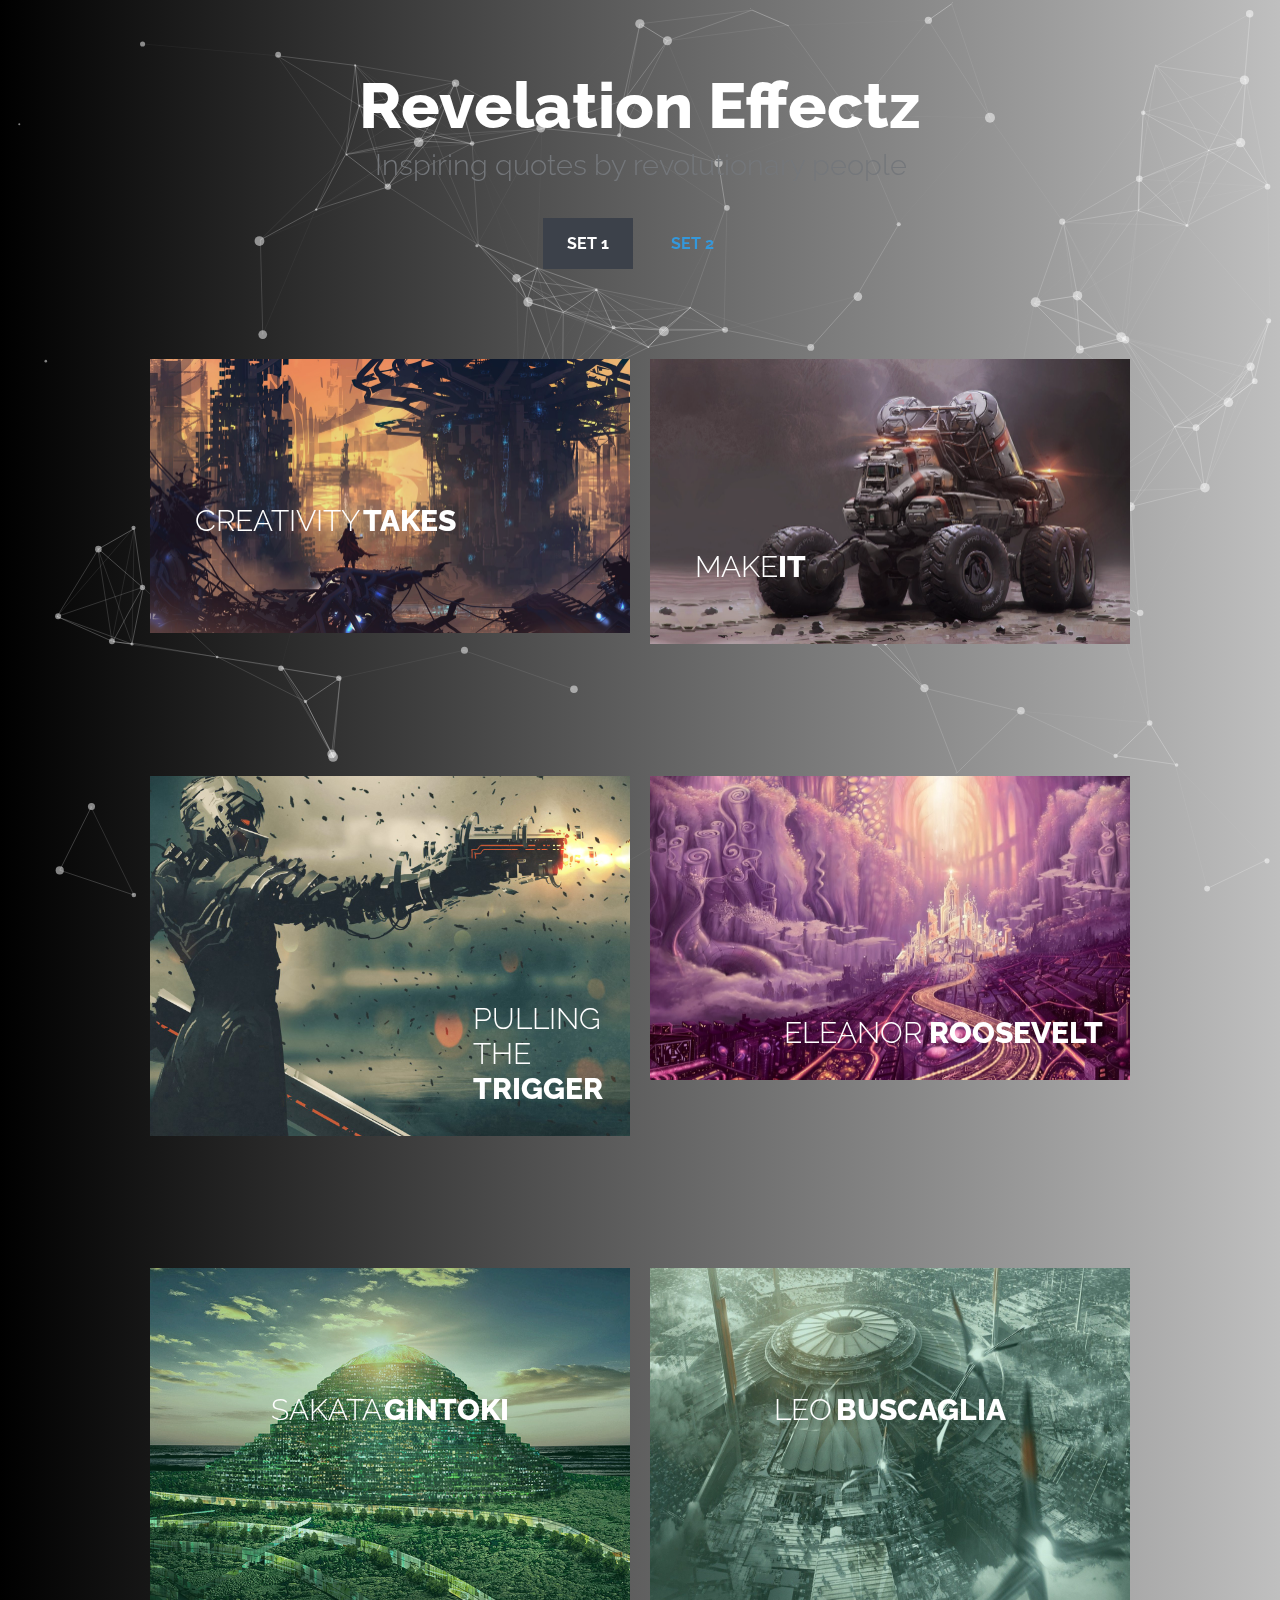
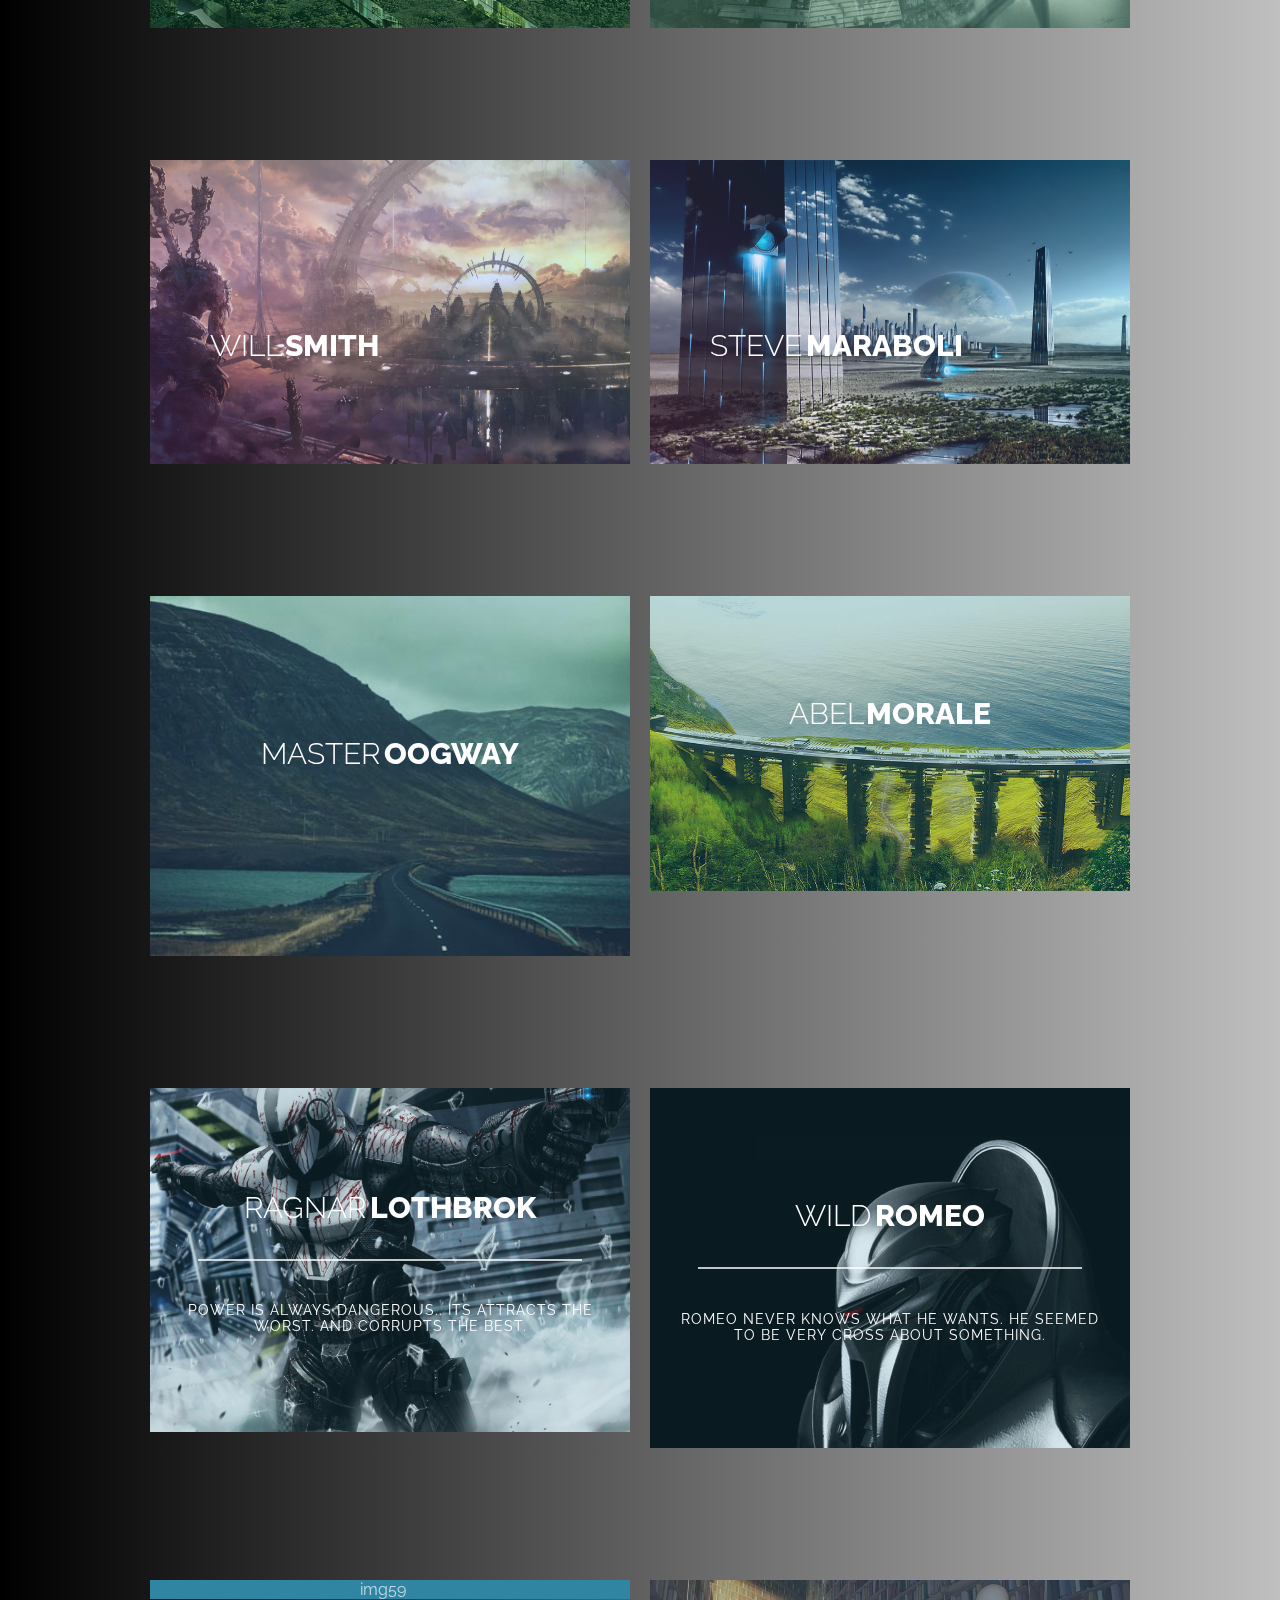
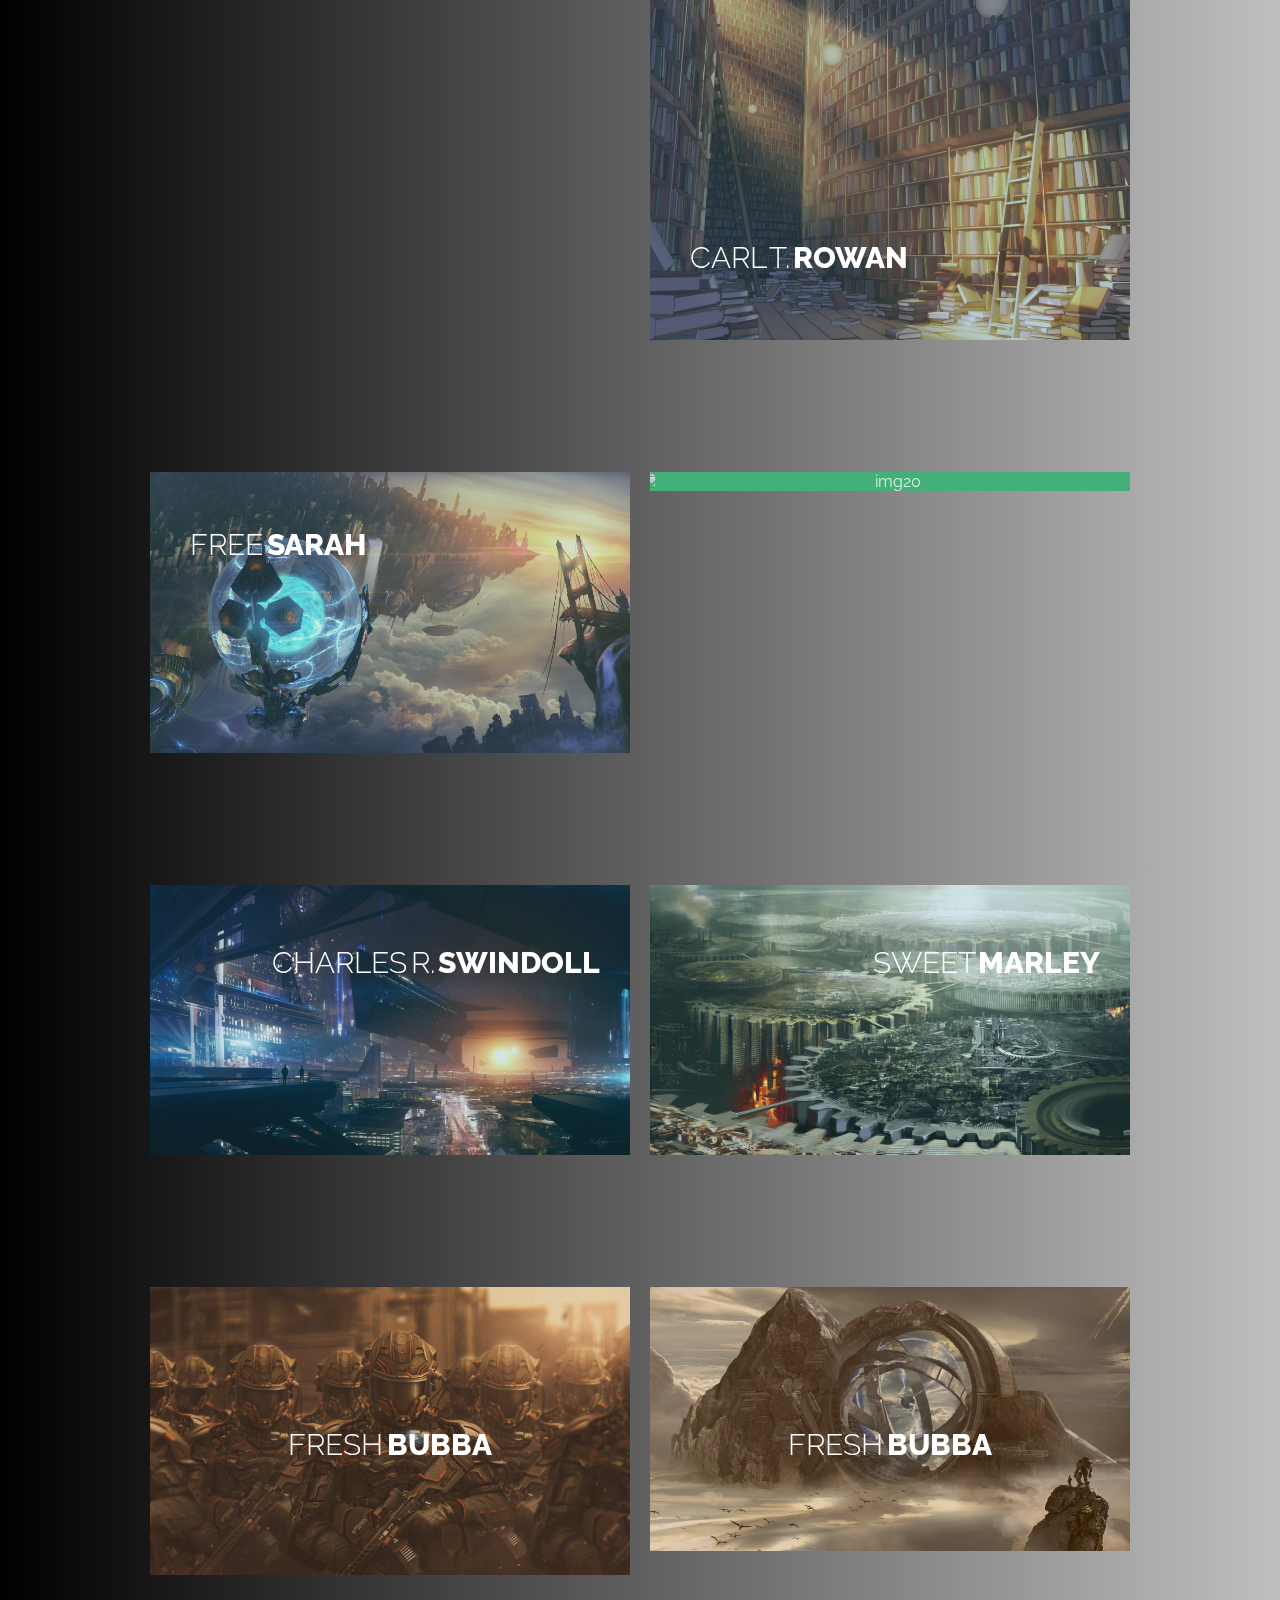
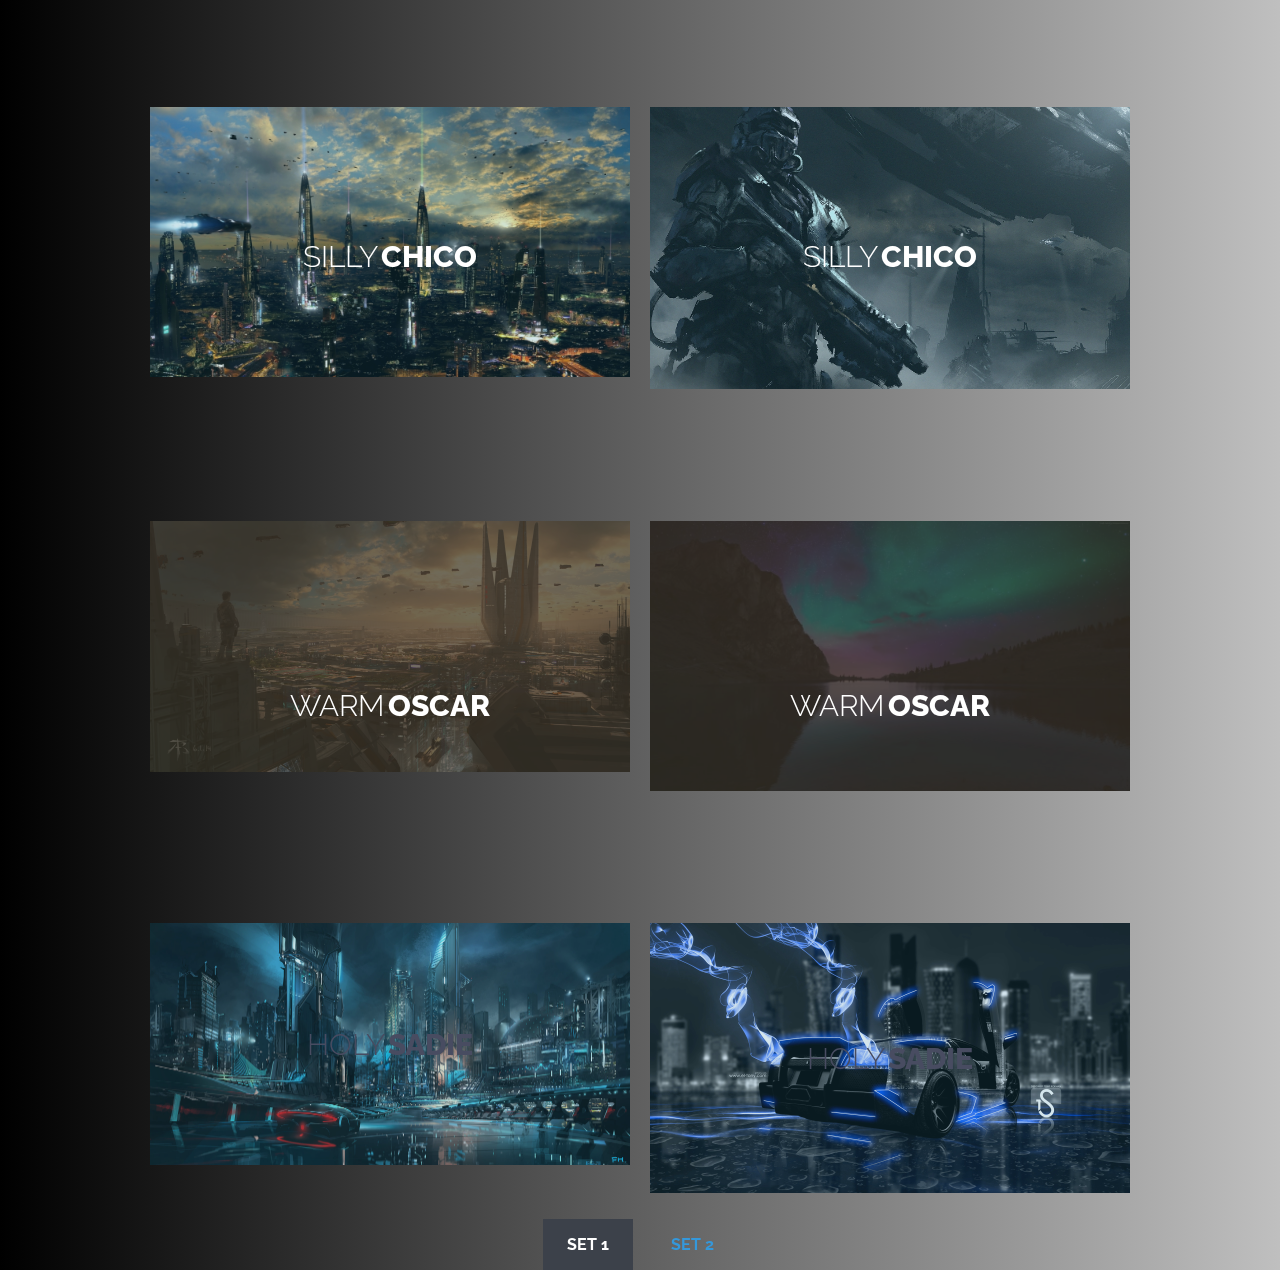
==== index.html @ 4bc90839 "Add files via upload" ====
﻿<!DOCTYPE html>
<html lang="en" class="no-js">
	<head>
		<meta charset="UTF-8" />
		<meta http-equiv="X-UA-Compatible" content="IE=edge">
		<meta name="viewport" content="width=device-width, initial-scale=1">
		<title>Revelation effectz</title>
		<meta name="keywords" content="inspiration,blog,social,templates" />
		<meta name="author" content="anikait passi" />
		<link href='http://fonts.googleapis.com/css?family=Raleway:400,800,300' rel='stylesheet' type='text/css'>
		<link rel="stylesheet" type="text/css" href="css/normalize.css" />
		<link rel="stylesheet" type="text/css" href="css/demo.css" />
		<link rel="stylesheet" type="text/css" href="css/set1.css" />

	</head>

  <body>

		<div class="container">
			<!-- Top Navigation -->
					<audio  autoplay ><source src="music/Phelian - Lost.mp3"></audio>
			<div id="particles-js">

						<script type="text/javascript" src="js/particles.js"></script>
						<script type="text/javascript" src="js/app.js"></script>


			<header class="codrops-header">
				<h1>Revelation Effectz<span>Inspiring quotes by revolutionary people</span></h1>
				<nav class="codrops-demos button">
					<a class="current-demo" href="index.html">Set 1</a>
					<a href="index2.html">Set 2</a>
					
				</nav>
			</header>

			<div class="content">
				<h2></h2>
				<div class="grid">
					<figure class="effect-honey">
						<img src="images/56.jpg" alt="img04"/>
						<figcaption>
							<h2>Creativity <span>Takes</span> <i>Courage</i></h2>
							<a href="#">View more</a>
						</figcaption>
					</figure>
					<figure class="effect-honey">
						<img src="images/55.jpg" alt="img05"/>
						<figcaption>
							<h2>Make<span>It</span> <i>Happen</i></h2>
							<a href="#">View more</a>
						</figcaption>
					</figure>
				</div>

				<h2></h2>
				<div class="grid">
					<figure class="effect-milo">
						<img src="images/59.jpg" alt="img11"/>
						<figcaption>
							<h2 >Pulling<br>The <br> <span>Trigger</span></h2>
							<p style="text-align:right"> It seems so simple . But is it so? You're about to extinguish a life.
								 Just like your own life. You're about to eliminate years of experiences, hundreds and thousands of memories and a
								 unique personality. You're about to kill someone's sibling. Someone's parent. Someone's child. Someone's cousin.
									Someone's friend. A fellow human being, just like you.</p>
							<a href="#">View more</a>
						</figcaption>
					</figure>
					<figure class="effect-milo">
						<img src="images/44.jpg" alt="img03"/>
						<figcaption>
							<h2>Eleanor &nbsp;<span>Roosevelt</span></h2>
							<p>The future belongs to those who believe in the beauty of their dreams.</p>
							<a href="#">View more</a>
						</figcaption>
					</figure>

				</div>



				<h2></h2>
				<div class="grid">
					<figure class="effect-layla">
						<img src="images/8.jpg" alt="img06"/>
						<figcaption>
							<h2>Sakata <span> Gintoki</span></h2>
							<p>Life is like a mountain. You can say you climbed the top, only if you climbed back down</p>
							<a href="#">View more</a>
						</figcaption>
					</figure>
					<figure class="effect-layla">
						<img src="images/12.jpg" alt="img03"/>
						<figcaption>
							<h2>Leo <span> Buscaglia</span></h2>
							<p>Your talent is God's gift to you. What you do with it is your gift back to God.</p>
							<a href="#">View more</a>
						</figcaption>
					</figure>
				</div>

				<h2></h2>
				<div class="grid">
					<figure class="effect-roxy">
						<img src="images/25.jpg" alt="img15"/>
						<figcaption>
							<h2>Will <span>Smith</span></h2>
							<p>If you can’t win the war against your own mind, how you gunna win the war against the world </p>
							<a href="#">View more</a>
						</figcaption>
					</figure>
					<figure class="effect-roxy">
						<img src="images/35.jpg" alt="img01"/>
						<figcaption>
							<h2>Steve <span>Maraboli</span></h2>
							<p>Life doesn’t get easier or more forgiving, you just get stronger and more resilient</p>
							<a href="#">View more</a>
						</figcaption>
					</figure>
				</div>


				<h2></h2>
				<div class="grid">
					<figure class="effect-ruby">
						<img src="img/17.jpg" alt="img13"/>
						<figcaption>
							<h2>Master <span> Oogway</span></h2>
							<p>One often meets his destiny on the road
						 he takes to avoid it
							</p>
							<a href="#">View more</a>
						</figcaption>
					</figure>
					<figure class="effect-ruby">
						<img src="images/33.jpg" alt="img14"/>
						<figcaption>

							<h2 style="margin-Top:10%"> Abel <span> Morale</span></h2>
							<p style="padding-bottom:10% ; padding-top:10%">When it feels scary to jump, that is exactly when you jump. Otherwise you remain in the same place your whole life</p>
							<a href="#">View more</a>
						</figcaption>
					</figure>
				</div>

				<h2></h2>
				<div class="grid">
					<figure class="effect-romeo">
						<img src="images/39.jpg" alt="img17"/>
						<figcaption>
							<h2> Ragnar <span>Lothbrok</span></h2>
							<p>Power is always Dangerous.. Its Attracts the worst. And Corrupts the best.</p>
							<a href="#">View more</a>
						</figcaption>
					</figure>
					<figure class="effect-romeo">
						<img src="images/41.jpg" alt="img18"/>
						<figcaption>
							<h2>Wild <span>Romeo</span></h2>
							<p>Romeo never knows what he wants. He seemed to be very cross about something.</p>
							<a href="#">View more</a>
						</figcaption>
					</figure>
				</div>

				<h2></h2>
				<div class="grid">
					<figure class="effect-lily">
						<img src="Img/11.jpg" alt="img59"/>
						<figcaption>
							<div>
								<h2>President<span> Alma</span></h2>
								<p>There is no progress , without compromise . No victory , without sacrifice</p>
							</div>
							<a href="#">View more</a>
						</figcaption>
					</figure>
					<figure class="effect-lily">
						<img src="images/65.jpg" alt="img1"/>
						<figcaption>
							<div>
								<h2>Carl T. <span>Rowan</span></h2>
								<p>The library is the temple of learning, and learning has liberated more people than all the wars in history</p>
							</div>
							<a href="#">View more</a>
						</figcaption>
					</figure>
				</div>

				<h2></h2>
				<div class="grid">
					<figure class="effect-sarah">
						<img src="images/46.jpg" alt="img13"/>
						<figcaption>
							<h2>Free <span>Sarah</span></h2>
							<p>Sarah likes to watch clouds. She's quite depressed.</p>
							<a href="#">View more</a>
						</figcaption>
					</figure>
					<figure class="effect-sarah">
						<img src="Images/54.jpg" alt="img20"/>
						<figcaption>
							<h2>Free <span>Sarah</span></h2>
							<p>Sarah likes to watch clouds. She's quite depressed.</p>
							<a href="#">View more</a>
						</figcaption>
					</figure>
				</div>



				<h2></h2>
				<div class="grid">
					<figure class="effect-marley">
						<img src="images/20.jpg" alt="img11"/>
						<figcaption>
							<h2>Charles R.  <span>Swindoll</span></h2>
							<p> life is 10% what happens to us and 90% of how we react to it.</p>
							<a href="#">View more</a>
						</figcaption>
					</figure>
					<figure class="effect-marley">
						<img src="images/21.jpg" alt="img12"/>
						<figcaption>
							<h2>Sweet <span>Marley</span></h2>
							<p>Marley tried to convince her but she was not interested.</p>
							<a href="#">View more</a>
						</figcaption>
					</figure>
				</div>


				<h2></h2>
				<div class="grid">
					<figure class="effect-bubba">
						<img src="images/42.jpg" alt="img02"/>
						<figcaption>
							<h2>Fresh <span>Bubba</span></h2>
							<p>Bubba likes to appear out of thin air.</p>
							<a href="#">View more</a>
						</figcaption>
					</figure>
					<figure class="effect-bubba">
						<img src="images/43.jpg" alt="img16"/>
						<figcaption>
							<h2>Fresh <span>Bubba</span></h2>
							<p>Bubba likes to appear out of thin air.</p>
							<a href="#">View more</a>
						</figcaption>
					</figure>
				</div>

				<h2></h2>
				<div class="grid">
					<figure class="effect-chico">
						<img src="images/57.jpg" alt="img15"/>
						<figcaption>
							<h2>Silly <span>Chico</span></h2>
							<p>Chico's main fear was missing the morning bus.</p>
							<a href="#">View more</a>
						</figcaption>
					</figure>
					<figure class="effect-chico">
						<img src="images/60.jpg" alt="img04"/>
						<figcaption>
							<h2>Silly <span>Chico</span></h2>
							<p>Chico's main fear was missing the morning bus.</p>
							<a href="#">View more</a>
						</figcaption>
					</figure>
				</div>
				<h2></h2>
				<div class="grid">
					<figure class="effect-oscar">
						<img src="images/54.jpg" alt="img09"/>
						<figcaption>
							<h2>Warm <span>Oscar</span></h2>
							<p>Oscar is a decent man. He used to clean porches with pleasure.</p>
							<a href="#">View more</a>
						</figcaption>
					</figure>
					<figure class="effect-oscar">
						<img src="images/45.jpg" alt="img10"/>
						<figcaption>
							<h2>Warm <span>Oscar</span></h2>
							<p>Oscar is a decent man. He used to clean porches with pleasure.</p>
							<a href="#">View more</a>
						</figcaption>
					</figure>
				</div>

				<h2></h2>
				<div class="grid">
					<figure class="effect-sadie">
						<img src="images/49.jpg" alt="img02"/>
						<figcaption>
							<h2>Holy <span>Sadie</span></h2>
							<p>Sadie never took her eyes off me. <br>She had a dark soul.</p>
							<a href="#">View more</a>
						</figcaption>
					</figure>
					<figure class="effect-sadie">
						<img src="images/50.jpg" alt="img14"/>
						<figcaption>
							<h2>Holy <span>Sadie</span></h2>
							<p>Sadie never took her eyes off me. <br>She had a dark soul.</p>
							<a href="#">View more</a>
						</figcaption>
					</figure>
				</div>




				<nav class="codrops-demos">
					<a class="current-demo" href="index.html">Set 1</a>
					<a href="index2.html">Set 2</a>
				</nav>

				</a>
			</section>
		</div><!-- /container -->

		<script>
			// For Demo purposes only (show hover effect on mobile devices)
			[].slice.call( document.querySelectorAll('a[href="#"') ).forEach( function(el) {
				el.addEventListener( 'click', function(ev) { ev.preventDefault(); } );
			} );
		</script>
	</body>
</html>
---- css/demo.css ----
@font-face {
	font-weight: normal;
	font-style: normal;
	font-family: 'codropsicons';
	src:url('../fonts/codropsicons/codropsicons.eot');
	src:url('../fonts/codropsicons/codropsicons.eot?#iefix') format('embedded-opentype'),
		url('../fonts/codropsicons/codropsicons.woff') format('woff'),
		url('../fonts/codropsicons/codropsicons.ttf') format('truetype'),
		url('../fonts/codropsicons/codropsicons.svg#codropsicons') format('svg');
}

*, *:after, *:before { -webkit-box-sizing: border-box; box-sizing: border-box; }
.clearfix:before, .clearfix:after { display: table; content: ''; }
.clearfix:after { clear: both; }

body {
	background: #2f3238;
	color: #fff;
	font-weight: 400;
	font-size: 1em;
	font-family: 'Raleway', Arial, sans-serif;
}

a {
	outline: none;
	color: #3498db;
	text-decoration: none;
}

a:hover, a:focus {
	color: #528cb3;
}

section {
	padding: 1em;
	text-align: center;
}

.content {
	margin: 0 auto;
	max-width: 1000px;
}

.content > h2 {
	clear: both;
	margin: 0;
	padding: 4em 1% 0;
	color: #484B54;
	font-weight: 800;
	font-size: 1.5em;
}

.content > h2:first-child {
	padding-top: 0em;
}

/* Header */
.codrops-header {
	margin: 0 auto;
	padding: 4em 1em;
	text-align: center;
}

.codrops-header h1 {
	margin: 0;
	font-weight: 800;
	font-size: 4em;
	line-height: 1.3;
}

.codrops-header h1 span {
	display: block;
	padding: 0 0 0.6em 0.1em;
	color: #74777b;
	font-weight: 300;
	font-size: 45%;
}

/* Demo links */
.codrops-demos {
	clear: both;
	padding: 1em 0 0;
	text-align: center;
}

.content + .codrops-demos {
	padding-top: 5em;
}

.codrops-demos a {
	display: inline-block;
	margin: 0 5px;
	padding: 1em 1.5em;
	text-transform: uppercase;
	font-weight: bold;
}

.codrops-demos a:hover,
.codrops-demos a:focus,
.codrops-demos a.current-demo {
	background: #3c414a;
	color: #fff;
}

/* To Navigation Style */
.codrops-top {
	width: 100%;
	text-transform: uppercase;
	font-weight: 800;
	font-size: 0.69em;
	line-height: 2.2;
}

.codrops-top a {
	display: inline-block;
	padding: 1em 2em;
	text-decoration: none;
	letter-spacing: 1px;
}

.codrops-top span.right {
	float: right;
}

.codrops-top span.right a {
	display: block;
	float: left;
}

.codrops-icon:before {
	margin: 0 4px;
	text-transform: none;
	font-weight: normal;
	font-style: normal;
	font-variant: normal;
	font-family: 'codropsicons';
	line-height: 1;
	speak: none;
	-webkit-font-smoothing: antialiased;
}

.codrops-icon-drop:before {
	content: "\e001";
}

.codrops-icon-prev:before {
	content: "\e004";
}

/* Related demos */
.related {
	clear: both;
	padding: 6em 1em;
	font-size: 120%;
}

.related > a {
	display: inline-block;
	margin: 20px 10px;
	padding: 25px;
	border: 1px solid #4f7f90;
	text-align: center;
}

.related a:hover {
	border-color: #39545e;
}

.related a img {
	max-width: 100%;
	opacity: 0.8;
}

.related a:hover img,
.related a:active img {
	opacity: 1;
}

.related a h3 {
	margin: 0;
	padding: 0.5em 0 0.3em;
	max-width: 300px;
	text-align: left;
}

@media screen and (max-width: 25em) {
	.codrops-header {
		font-size: 75%;
	}
	.codrops-icon span {
		display: none;
	}
}
---- css/set1.css ----
@font-face {
	font-weight: normal;
	font-style: normal;
	font-family: 'feathericons';
	src:url('../fonts/feathericons/feathericons.eot?-8is7zf');
	src:url('../fonts/feathericons/feathericons.eot?#iefix-8is7zf') format('embedded-opentype'),
		url('../fonts/feathericons/feathericons.woff?-8is7zf') format('woff'),
		url('../fonts/feathericons/feathericons.ttf?-8is7zf') format('truetype'),
		url('../fonts/feathericons/feathericons.svg?-8is7zf#feathericons') format('svg');
}

body {
	width: 100wh;
	height: 90vh;
	color: #fff;
	background: linear-gradient(90deg, black, white, black, white );
	background-size: 400% 400%;
	-webkit-animation: Gradient 15s ease infinite;
	-moz-animation: Gradient 15s ease infinite;
	animation: Gradient 15s ease infinite;
}
#particles-js canvas{
    position: absolute;
    width: 100%;
    height: 100%;
    z-index: -1;
}

@-webkit-keyframes Gradient {
	0% {
		background-position: 0% 50%
	}
	50% {
		background-position: 100% 50%
	}
	100% {
		background-position: 0% 50%
	}
}

@-moz-keyframes Gradient {
	0% {
		background-position: 0% 50%
	}
	50% {
		background-position: 100% 50%
	}
	100% {
		background-position: 0% 50%
	}
}

@keyframes Gradient {
	0% {
		background-position: 0% 50%
	}
	50% {
		background-position: 100% 50%
	}
	100% {
		background-position: 0% 50%
	}
}


.grid {
	position: relative;
	margin: 0 auto;
	padding: 1em 0 4em;
	max-width: 1000px;
	list-style: none;
	text-align: center;
}

/* Common style */
.grid figure {
	position: relative;
	float: left;
	overflow: hidden;
	margin: 10px 1%;
	min-width: 320px;
	max-width: 480px;
	max-height: 360px;
	width: 48%;
	background: #3085a3;
	text-align: center;
	cursor: pointer;
}

.grid figure img {
	position: relative;
	display: block;
	min-height: 100%;
	max-width: 100%;
	opacity: 0.8;
}

.grid figure figcaption {
	padding: 2em;
	color: #fff;
	text-transform: uppercase;
	font-size: 1.25em;
	-webkit-backface-visibility: hidden;
	backface-visibility: hidden;
}

.grid figure figcaption::before,
.grid figure figcaption::after {
	pointer-events: none;
}

.grid figure figcaption,
.grid figure figcaption > a {
	position: absolute;
	top: 0;
	left: 0;
	width: 100%;
	height: 100%;
}

/* Anchor will cover the whole item by default */
/* For some effects it will show as a button */
.grid figure figcaption > a {
	z-index: 1000;
	text-indent: 200%;
	white-space: nowrap;
	font-size: 0;
	opacity: 0;
}

.grid figure h2 {
	word-spacing: -0.15em;
	font-weight: 300;
}

.grid figure h2 span {
	font-weight: 800;
}

.grid figure h2,
.grid figure p {
	margin: 0;
}

.grid figure p {
	letter-spacing: 1px;
	font-size: 68.5%;
}

/* Individual effects */

/*---------------*/
/***** Lily *****/
/*---------------*/

figure.effect-lily img {
	max-width: none;
	width: -webkit-calc(100% + 50px);
	width: calc(100% + 50px);
	opacity: 0.7;
	-webkit-transition: opacity 0.35s, -webkit-transform 0.35s;
	transition: opacity 0.35s, transform 0.35s;
	-webkit-transform: translate3d(-40px,0, 0);
	transform: translate3d(-40px,0,0);
}

figure.effect-lily figcaption {
	text-align: left;
}

figure.effect-lily figcaption > div {
	position: absolute;
	bottom: 0;
	left: 0;
	padding: 2em;
	width: 100%;
	height: 50%;
}

figure.effect-lily h2,
figure.effect-lily p {
	-webkit-transform: translate3d(0,40px,0);
	transform: translate3d(0,40px,0);
}

figure.effect-lily h2 {
	-webkit-transition: -webkit-transform 0.35s;
	transition: transform 0.35s;
}

figure.effect-lily p {
	color: rgba(255,255,255,0.8);
	opacity: 0;
	-webkit-transition: opacity 0.2s, -webkit-transform 0.35s;
	transition: opacity 0.2s, transform 0.35s;
}

figure.effect-lily:hover img,
figure.effect-lily:hover p {
	opacity: 1;
}

figure.effect-lily:hover img,
figure.effect-lily:hover h2,
figure.effect-lily:hover p {
	-webkit-transform: translate3d(0,0,0);
	transform: translate3d(0,0,0);
}

figure.effect-lily:hover p {
	-webkit-transition-delay: 0.05s;
	transition-delay: 0.05s;
	-webkit-transition-duration: 0.35s;
	transition-duration: 0.35s;
}

/*---------------*/
/***** Sadie *****/
/*---------------*/

figure.effect-sadie figcaption::before {
	position: absolute;
	top: 0;
	left: 0;
	width: 100%;
	height: 100%;
	background: -webkit-linear-gradient(top, rgba(72,76,97,0) 0%, rgba(72,76,97,0.8) 75%);
	background: linear-gradient(to bottom, rgba(72,76,97,0) 0%, rgba(72,76,97,0.8) 75%);
	content: '';
	opacity: 0;
	-webkit-transform: translate3d(0,50%,0);
	transform: translate3d(0,50%,0);
}

figure.effect-sadie h2 {
	position: absolute;
	top: 50%;
	left: 0;
	width: 100%;
	color: #484c61;
	-webkit-transition: -webkit-transform 0.35s, color 0.35s;
	transition: transform 0.35s, color 0.35s;
	-webkit-transform: translate3d(0,-50%,0);
	transform: translate3d(0,-50%,0);
}

figure.effect-sadie figcaption::before,
figure.effect-sadie p {
	-webkit-transition: opacity 0.35s, -webkit-transform 0.35s;
	transition: opacity 0.35s, transform 0.35s;
}

figure.effect-sadie p {
	position: absolute;
	bottom: 0;
	left: 0;
	padding: 2em;
	width: 100%;
	opacity: 0;
	-webkit-transform: translate3d(0,10px,0);
	transform: translate3d(0,10px,0);
}

figure.effect-sadie:hover h2 {
	color: #fff;
	-webkit-transform: translate3d(0,-50%,0) translate3d(0,-40px,0);
	transform: translate3d(0,-50%,0) translate3d(0,-40px,0);
}

figure.effect-sadie:hover figcaption::before ,
figure.effect-sadie:hover p {
	opacity: 1;
	-webkit-transform: translate3d(0,0,0);
	transform: translate3d(0,0,0);
}

/*---------------*/
/***** Roxy *****/
/*---------------*/

figure.effect-roxy {
	background: -webkit-linear-gradient(45deg, #ff89e9 0%, #05abe0 100%);
	background: linear-gradient(45deg, #ff89e9 0%,#05abe0 100%);
}

figure.effect-roxy img {
	max-width: none;
	width: -webkit-calc(100% + 60px);
	width: calc(100% + 60px);
	-webkit-transition: opacity 0.35s, -webkit-transform 0.35s;
	transition: opacity 0.35s, transform 0.35s;
	-webkit-transform: translate3d(-50px,0,0);
	transform: translate3d(-50px,0,0);
}

figure.effect-roxy figcaption::before {
	position: absolute;
	top: 30px;
	right: 30px;
	bottom: 30px;
	left: 30px;
	border: 1px solid #fff;
	content: '';
	opacity: 0;
	-webkit-transition: opacity 0.35s, -webkit-transform 0.35s;
	transition: opacity 0.35s, transform 0.35s;
	-webkit-transform: translate3d(-20px,0,0);
	transform: translate3d(-20px,0,0);
}

figure.effect-roxy figcaption {
	padding: 3em;
	text-align: left;
}

figure.effect-roxy h2 {
	padding: 30% 0 10px 0;
}

figure.effect-roxy p {
	opacity: 0;
	-webkit-transition: opacity 0.35s, -webkit-transform 0.35s;
	transition: opacity 0.35s, transform 0.35s;
	-webkit-transform: translate3d(-10px,0,0);
	transform: translate3d(-10px,0,0);
}

figure.effect-roxy:hover img {
	opacity: 0.7;
	-webkit-transform: translate3d(0,0,0);
	transform: translate3d(0,0,0);
}

figure.effect-roxy:hover figcaption::before,
figure.effect-roxy:hover p {
	opacity: 1;
	-webkit-transform: translate3d(0,0,0);
	transform: translate3d(0,0,0);
}

/*---------------*/
/***** Bubba *****/
/*---------------*/

figure.effect-bubba {
	background: #9e5406;
}

figure.effect-bubba img {
	opacity: 0.7;
	-webkit-transition: opacity 0.35s;
	transition: opacity 0.35s;
}

figure.effect-bubba:hover img {
	opacity: 0.4;
}

figure.effect-bubba figcaption::before,
figure.effect-bubba figcaption::after {
	position: absolute;
	top: 30px;
	right: 30px;
	bottom: 30px;
	left: 30px;
	content: '';
	opacity: 0;
	-webkit-transition: opacity 0.35s, -webkit-transform 0.35s;
	transition: opacity 0.35s, transform 0.35s;
}

figure.effect-bubba figcaption::before {
	border-top: 1px solid #fff;
	border-bottom: 1px solid #fff;
	-webkit-transform: scale(0,1);
	transform: scale(0,1);
}

figure.effect-bubba figcaption::after {
	border-right: 1px solid #fff;
	border-left: 1px solid #fff;
	-webkit-transform: scale(1,0);
	transform: scale(1,0);
}

figure.effect-bubba h2 {
	padding-top: 30%;
	-webkit-transition: -webkit-transform 0.35s;
	transition: transform 0.35s;
	-webkit-transform: translate3d(0,-20px,0);
	transform: translate3d(0,-20px,0);
}

figure.effect-bubba p {
	padding: 20px 2.5em;
	opacity: 0;
	-webkit-transition: opacity 0.35s, -webkit-transform 0.35s;
	transition: opacity 0.35s, transform 0.35s;
	-webkit-transform: translate3d(0,20px,0);
	transform: translate3d(0,20px,0);
}

figure.effect-bubba:hover figcaption::before,
figure.effect-bubba:hover figcaption::after {
	opacity: 1;
	-webkit-transform: scale(1);
	transform: scale(1);
}

figure.effect-bubba:hover h2,
figure.effect-bubba:hover p {
	opacity: 1;
	-webkit-transform: translate3d(0,0,0);
	transform: translate3d(0,0,0);
}

/*---------------*/
/***** Romeo *****/
/*---------------*/

figure.effect-romeo {
	-webkit-perspective: 1000px;
	perspective: 1000px;
}

figure.effect-romeo img {
	-webkit-transition: opacity 0.35s, -webkit-transform 0.35s;
	transition: opacity 0.35s, transform 0.35s;
	-webkit-transform: translate3d(0,0,300px);
	transform: translate3d(0,0,300px);
}

figure.effect-romeo:hover img {
	opacity: 0.6;
	-webkit-transform: translate3d(0,0,0);
	transform: translate3d(0,0,0);
}

figure.effect-romeo figcaption::before,
figure.effect-romeo figcaption::after {
	position: absolute;
	top: 50%;
	left: 50%;
	width: 80%;
	height: 1px;
	background: #fff;
	content: '';
	-webkit-transition: opacity 0.35s, -webkit-transform 0.35s;
	transition: opacity 0.35s, transform 0.35s;
	-webkit-transform: translate3d(-50%,-50%,0);
	transform: translate3d(-50%,-50%,0);
}

figure.effect-romeo:hover figcaption::before {
	opacity: 0.5;
	-webkit-transform: translate3d(-50%,-50%,0) rotate(45deg);
	transform: translate3d(-50%,-50%,0) rotate(45deg);
}

figure.effect-romeo:hover figcaption::after {
	opacity: 0.5;
	-webkit-transform: translate3d(-50%,-50%,0) rotate(-45deg);
	transform: translate3d(-50%,-50%,0) rotate(-45deg);
}

figure.effect-romeo h2,
figure.effect-romeo p {
	position: absolute;
	top: 50%;
	left: 0;
	width: 100%;
	-webkit-transition: -webkit-transform 0.35s;
	transition: transform 0.35s;
}

figure.effect-romeo h2 {
	-webkit-transform: translate3d(0,-50%,0) translate3d(0,-150%,0);
	transform: translate3d(0,-50%,0) translate3d(0,-150%,0);
}

figure.effect-romeo p {
	padding: 0.25em 2em;
	-webkit-transform: translate3d(0,-50%,0) translate3d(0,150%,0);
	transform: translate3d(0,-50%,0) translate3d(0,150%,0);
}

figure.effect-romeo:hover h2 {
	-webkit-transform: translate3d(0,-50%,0) translate3d(0,-100%,0);
	transform: translate3d(0,-50%,0) translate3d(0,-100%,0);
}

figure.effect-romeo:hover p {
	-webkit-transform: translate3d(0,-50%,0) translate3d(0,100%,0);
	transform: translate3d(0,-50%,0) translate3d(0,100%,0);
}

/*---------------*/
/***** Layla *****/
/*---------------*/

figure.effect-layla {
	background: #18a367;
}

figure.effect-layla img {
	height: 390px;
}

figure.effect-layla figcaption {
	padding: 3em;
}

figure.effect-layla figcaption::before,
figure.effect-layla figcaption::after {
	position: absolute;
	content: '';
	opacity: 0;
}

figure.effect-layla figcaption::before {
	top: 50px;
	right: 30px;
	bottom: 50px;
	left: 30px;
	border-top: 1px solid #fff;
	border-bottom: 1px solid #fff;
	-webkit-transform: scale(0,1);
	transform: scale(0,1);
	-webkit-transform-origin: 0 0;
	transform-origin: 0 0;
}

figure.effect-layla figcaption::after {
	top: 30px;
	right: 50px;
	bottom: 30px;
	left: 50px;
	border-right: 1px solid #fff;
	border-left: 1px solid #fff;
	-webkit-transform: scale(1,0);
	transform: scale(1,0);
	-webkit-transform-origin: 100% 0;
	transform-origin: 100% 0;
}

figure.effect-layla h2 {
	padding-top: 26%;
	-webkit-transition: -webkit-transform 0.35s;
	transition: transform 0.35s;
}

figure.effect-layla p {
	padding: 0.5em 2em;
	text-transform: none;
	opacity: 0;
	-webkit-transform: translate3d(0,-10px,0);
	transform: translate3d(0,-10px,0);
}

figure.effect-layla img,
figure.effect-layla h2 {
	-webkit-transform: translate3d(0,-30px,0);
	transform: translate3d(0,-30px,0);
}

figure.effect-layla img,
figure.effect-layla figcaption::before,
figure.effect-layla figcaption::after,
figure.effect-layla p {
	-webkit-transition: opacity 0.35s, -webkit-transform 0.35s;
	transition: opacity 0.35s, transform 0.35s;
}

figure.effect-layla:hover img {
	opacity: 0.7;
	-webkit-transform: translate3d(0,0,0);
	transform: translate3d(0,0,0);
}

figure.effect-layla:hover figcaption::before,
figure.effect-layla:hover figcaption::after {
	opacity: 1;
	-webkit-transform: scale(1);
	transform: scale(1);
}

figure.effect-layla:hover h2,
figure.effect-layla:hover p {
	opacity: 1;
	-webkit-transform: translate3d(0,0,0);
	transform: translate3d(0,0,0);
}

figure.effect-layla:hover figcaption::after,
figure.effect-layla:hover h2,
figure.effect-layla:hover p,
figure.effect-layla:hover img {
	-webkit-transition-delay: 0.15s;
	transition-delay: 0.15s;
}

/*---------------*/
/***** Honey *****/
/*---------------*/

figure.effect-honey {
	background: #4a3753;
}

figure.effect-honey img {
	opacity: 0.9;
	-webkit-transition: opacity 0.35s;
	transition: opacity 0.35s;
}

figure.effect-honey:hover img {
	opacity: 0.5;
}

figure.effect-honey figcaption::before {
	position: absolute;
	bottom: 0;
	left: 0;
	width: 100%;
	height: 10px;
	background: #fff;
	content: '';
	-webkit-transform: translate3d(0,10px,0);
	transform: translate3d(0,10px,0);
}

figure.effect-honey h2 {
	position: absolute;
	bottom: 0;
	left: 0;
	padding: 1em 1.5em;
	width: 100%;
	text-align: left;
	-webkit-transform: translate3d(0,-30px,0);
	transform: translate3d(0,-30px,0);
}

figure.effect-honey h2 i {
	font-style: normal;
	opacity: 0;
	-webkit-transition: opacity 0.35s, -webkit-transform 0.35s;
	transition: opacity 0.35s, transform 0.35s;
	-webkit-transform: translate3d(0,-30px,0);
	transform: translate3d(0,-30px,0);
}

figure.effect-honey figcaption::before,
figure.effect-honey h2 {
	-webkit-transition: -webkit-transform 0.35s;
	transition: transform 0.35s;
}

figure.effect-honey:hover figcaption::before,
figure.effect-honey:hover h2,
figure.effect-honey:hover h2 i {
	opacity: 1;
	-webkit-transform: translate3d(0,0,0);
	transform: translate3d(0,0,0);
}

/*---------------*/
/***** Oscar *****/
/*---------------*/

figure.effect-oscar {
	background: -webkit-linear-gradient(45deg, #22682a 0%, #9b4a1b 40%, #3a342a 100%);
	background: linear-gradient(45deg, #22682a 0%,#9b4a1b 40%,#3a342a 100%);
}

figure.effect-oscar img {
	opacity: 0.9;
	-webkit-transition: opacity 0.35s;
	transition: opacity 0.35s;
}

figure.effect-oscar figcaption {
	padding: 3em;
	background-color: rgba(58,52,42,0.7);
	-webkit-transition: background-color 0.35s;
	transition: background-color 0.35s;
}

figure.effect-oscar figcaption::before {
	position: absolute;
	top: 30px;
	right: 30px;
	bottom: 30px;
	left: 30px;
	border: 1px solid #fff;
	content: '';
}

figure.effect-oscar h2 {
	margin: 20% 0 10px 0;
	-webkit-transition: -webkit-transform 0.35s;
	transition: transform 0.35s;
	-webkit-transform: translate3d(0,100%,0);
	transform: translate3d(0,100%,0);
}

figure.effect-oscar figcaption::before,
figure.effect-oscar p {
	opacity: 0;
	-webkit-transition: opacity 0.35s, -webkit-transform 0.35s;
	transition: opacity 0.35s, transform 0.35s;
	-webkit-transform: scale(0);
	transform: scale(0);
}

figure.effect-oscar:hover h2 {
	-webkit-transform: translate3d(0,0,0);
	transform: translate3d(0,0,0);
}

figure.effect-oscar:hover figcaption::before,
figure.effect-oscar:hover p {
	opacity: 1;
	-webkit-transform: scale(1);
	transform: scale(1);
}

figure.effect-oscar:hover figcaption {
	background-color: rgba(58,52,42,0);
}

figure.effect-oscar:hover img {
	opacity: 0.4;
}

/*---------------*/
/***** Marley *****/
/*---------------*/

figure.effect-marley figcaption {
	text-align: right;
}

figure.effect-marley h2,
figure.effect-marley p {
	position: absolute;
	right: 30px;
	left: 30px;
	padding: 10px 0;
}


figure.effect-marley p {
	bottom: 30px;
	line-height: 1.5;
	-webkit-transform: translate3d(0,100%,0);
	transform: translate3d(0,100%,0);
}

figure.effect-marley h2 {
	top: 30px;
	-webkit-transition: -webkit-transform 0.35s;
	transition: transform 0.35s;
	-webkit-transform: translate3d(0,20px,0);
	transform: translate3d(0,20px,0);
}

figure.effect-marley:hover h2 {
	-webkit-transform: translate3d(0,0,0);
	transform: translate3d(0,0,0);
}

figure.effect-marley h2::after {
	position: absolute;
	top: 100%;
	left: 0;
	width: 100%;
	height: 4px;
	background: #fff;
	content: '';
	-webkit-transform: translate3d(0,40px,0);
	transform: translate3d(0,40px,0);
}

figure.effect-marley h2::after,
figure.effect-marley p {
	opacity: 0;
	-webkit-transition: opacity 0.35s, -webkit-transform 0.35s;
	transition: opacity 0.35s, transform 0.35s;
}

figure.effect-marley:hover h2::after,
figure.effect-marley:hover p {
	opacity: 1;
	-webkit-transform: translate3d(0,0,0);
	transform: translate3d(0,0,0);
}

/*---------------*/
/***** Ruby *****/
/*---------------*/

figure.effect-ruby {
	background-color: #17819c;
}

figure.effect-ruby img {
	opacity: 0.7;
	-webkit-transition: opacity 0.35s, -webkit-transform 0.35s;
	transition: opacity 0.35s, transform 0.35s;
	-webkit-transform: scale(1.20);
	transform: scale(1.10);
}

figure.effect-ruby:hover img {
	opacity: 0.5;
	-webkit-transform: scale(1);
	transform: scale(1);
}

figure.effect-ruby h2 {
	margin-top: 20%;
	-webkit-transition: -webkit-transform 0.35s;
	transition: transform 0.35s;
	-webkit-transform: translate3d(0,20px,0);
	transform: translate3d(0,20px,0);
}

figure.effect-ruby p {
	margin: 1em 0 0 ;
	padding: 50px;
	border: 1px solid #fff;
	opacity: 0;
	-webkit-transition: opacity 0.35s, -webkit-transform 0.35s;
	transition: opacity 0.35s, transform 0.35s;
	-webkit-transform: translate3d(0,20px,0) scale(1.1);
	transform: translate3d(0,20px,0) scale(1.1);
}



figure.effect-ruby:hover h2 {
	-webkit-transform: translate3d(0,0,0);
	transform: translate3d(0,0,0);
}

figure.effect-ruby:hover p {
	opacity: 1;
	-webkit-transform: translate3d(0,0,0) scale(1);
	transform: translate3d(0,0,0) scale(1);
}

/*---------------*/
/***** Milo *****/
/*---------------*/

figure.effect-milo {
	background: #2e5d5a;
}

figure.effect-milo img {
	max-width: none;
	width: -webkit-calc(100% + 60px);
	width: calc(100% + 60px);
	opacity: 1;
	-webkit-transition: opacity 0.35s, -webkit-transform 0.35s;
	transition: opacity 0.35s, transform 0.35s;
	-webkit-transform: translate3d(-30px,0,0) scale(1.12);
	transform: translate3d(-30px,0,0) scale(1.12);
	-webkit-backface-visibility: hidden;
	backface-visibility: hidden;
}

figure.effect-milo:hover img {
	opacity: 0.5;
	-webkit-transform: translate3d(0,0,0) scale(1);
	transform: translate3d(0,0,0) scale(1);
}

figure.effect-milo h2 {
  text-align: justify;
	position: absolute;
	right: 0;
	bottom: 0;
	padding: 1em 0.9em;
}

figure.effect-milo p {
	padding: 0 10px 0 0;
	width: 50%;
	border-right: 1px solid #ffff;
	text-align: right;
	opacity: 0;
	-webkit-transition: opacity 0.35s, -webkit-transform 0.35s;
	transition: opacity 0.35s, transform 0.35s;
	-webkit-transform: translate3d(-40px,0,0);
	transform: translate3d(-40px,0,0);
}

figure.effect-milo:hover p {
	opacity: 1;
	-webkit-transform: translate3d(0,0,0);
	transform: translate3d(0,0,0);
}

/*---------------*/
/***** Dexter *****/
/*---------------*/

figure.effect-dexter {
	background: -webkit-linear-gradient(top, rgba(37,141,200,1) 0%, rgba(104,60,19,1) 100%);
	background: linear-gradient(to bottom, rgba(37,141,200,1) 0%,rgba(104,60,19,1) 100%);
}

figure.effect-dexter img {
	-webkit-transition: opacity 0.35s;
	transition: opacity 0.35s;
}

figure.effect-dexter:hover img {
	opacity: 0.4;
}

figure.effect-dexter figcaption::after {
	position: absolute;
	right: 30px;
	bottom: 30px;
	left: 30px;
	height: -webkit-calc(50% - 30px);
	height: calc(50% - 30px);
	border: 7px solid #fff;
	content: '';
	-webkit-transition: -webkit-transform 0.35s;
	transition: transform 0.35s;
	-webkit-transform: translate3d(0,-100%,0);
	transform: translate3d(0,-100%,0);
}

figure.effect-dexter:hover figcaption::after {
	-webkit-transform: translate3d(0,0,0);
	transform: translate3d(0,0,0);
}

figure.effect-dexter figcaption {
	padding: 3em;
	text-align: left;
}

figure.effect-dexter p {
	position: absolute;
	right: 60px;
	bottom: 60px;
	left: 60px;
	opacity: 0;
	-webkit-transition: opacity 0.35s, -webkit-transform 0.35s;
	transition: opacity 0.35s, transform 0.35s;
	-webkit-transform: translate3d(0,-100px,0);
	transform: translate3d(0,-100px,0);
}

figure.effect-dexter:hover p {
	opacity: 1;
	-webkit-transform: translate3d(0,0,0);
	transform: translate3d(0,0,0);
}

/*---------------*/
/***** Sarah *****/
/*---------------*/

figure.effect-sarah {
	background: #42b078;
}

figure.effect-sarah img {
	max-width: none;
	width: -webkit-calc(100% + 20px);
	width: calc(100% + 20px);
	-webkit-transition: opacity 0.35s, -webkit-transform 0.35s;
	transition: opacity 0.35s, transform 0.35s;
	-webkit-transform: translate3d(-10px,0,0);
	transform: translate3d(-10px,0,0);
	-webkit-backface-visibility: hidden;
	backface-visibility: hidden;
}

figure.effect-sarah:hover img {
	opacity: 0.4;
	-webkit-transform: translate3d(0,0,0);
	transform: translate3d(0,0,0);
}

figure.effect-sarah figcaption {
	text-align: left;
}

figure.effect-sarah h2 {
	position: relative;
	overflow: hidden;
	padding: 0.5em 0;
}

figure.effect-sarah h2::after {
	position: absolute;
	bottom: 0;
	left: 0;
	width: 100%;
	height: 3px;
	background: #fff;
	content: '';
	-webkit-transition: -webkit-transform 0.35s;
	transition: transform 0.35s;
	-webkit-transform: translate3d(-100%,0,0);
	transform: translate3d(-100%,0,0);
}

figure.effect-sarah:hover h2::after {
	-webkit-transform: translate3d(0,0,0);
	transform: translate3d(0,0,0);
}

figure.effect-sarah p {
	padding: 1em 0;
	opacity: 0;
	-webkit-transition: opacity 0.35s, -webkit-transform 0.35s;
	transition: opacity 0.35s, transform 0.35s;
	-webkit-transform: translate3d(100%,0,0);
	transform: translate3d(100%,0,0);
}

figure.effect-sarah:hover p {
	opacity: 1;
	-webkit-transform: translate3d(0,0,0);
	transform: translate3d(0,0,0);
}

/*---------------*/
/***** Zoe *****/
/*---------------*/

figure.effect-zoe figcaption {
	top: auto;
	bottom: 0;
	padding: 1em;
	height: 3.75em;
	background: #fff;
	color: #3c4a50;
	-webkit-transition: -webkit-transform 0.35s;
	transition: transform 0.35s;
	-webkit-transform: translate3d(0,100%,0);
	transform: translate3d(0,100%,0);
}

figure.effect-zoe h2 {
	float: left;
}

figure.effect-zoe p.icon-links a {
	float: right;
	color: #3c4a50;
	font-size: 1.4em;
}

figure.effect-zoe:hover p.icon-links a:hover,
figure.effect-zoe:hover p.icon-links a:focus {
	color: #252d31;
}

figure.effect-zoe p.description {
	position: absolute;
	bottom: 8em;
	padding: 2em;
	color: #fff;
	text-transform: none;
	font-size: 90%;
	opacity: 0;
	-webkit-transition: opacity 0.35s;
	transition: opacity 0.35s;
	-webkit-backface-visibility: hidden; /* Fix for Chrome 37.0.2062.120 (Mac) */
}

figure.effect-zoe h2,
figure.effect-zoe p.icon-links a {
	-webkit-transition: -webkit-transform 0.35s;
	transition: transform 0.35s;
	-webkit-transform: translate3d(0,200%,0);
	transform: translate3d(0,200%,0);
}

figure.effect-zoe p.icon-links a span::before {
	display: inline-block;
	padding: 8px 10px;
	font-family: 'feathericons';
	speak: none;
	-webkit-font-smoothing: antialiased;
	-moz-osx-font-smoothing: grayscale;
}

.icon-eye::before {
	content: '\e000';
}

.icon-paper-clip::before {
	content: '\e001';
}

.icon-heart::before {
	content: '\e024';
}

figure.effect-zoe h2 {
	display: inline-block;
}

figure.effect-zoe:hover p.description {
	opacity: 1;
}

figure.effect-zoe:hover figcaption,
figure.effect-zoe:hover h2,
figure.effect-zoe:hover p.icon-links a {
	-webkit-transform: translate3d(0,0,0);
	transform: translate3d(0,0,0);
}

figure.effect-zoe:hover h2 {
	-webkit-transition-delay: 0.05s;
	transition-delay: 0.05s;
}

figure.effect-zoe:hover p.icon-links a:nth-child(3) {
	-webkit-transition-delay: 0.1s;
	transition-delay: 0.1s;
}

figure.effect-zoe:hover p.icon-links a:nth-child(2) {
	-webkit-transition-delay: 0.15s;
	transition-delay: 0.15s;
}

figure.effect-zoe:hover p.icon-links a:first-child {
	-webkit-transition-delay: 0.2s;
	transition-delay: 0.2s;
}

/*---------------*/
/***** Chico *****/
/*---------------*/

figure.effect-chico img {
	-webkit-transition: opacity 0.35s, -webkit-transform 0.35s;
	transition: opacity 0.35s, transform 0.35s;
	-webkit-transform: scale(1.12);
	transform: scale(1.12);
}

figure.effect-chico:hover img {
	opacity: 0.5;
	-webkit-transform: scale(1);
	transform: scale(1);
}

figure.effect-chico figcaption {
	padding: 3em;
}

figure.effect-chico figcaption::before {
	position: absolute;
	top: 30px;
	right: 30px;
	bottom: 30px;
	left: 30px;
	border: 1px solid #fff;
	content: '';
	-webkit-transform: scale(1.1);
	transform: scale(1.1);
}

figure.effect-chico figcaption::before,
figure.effect-chico p {
	opacity: 0;
	-webkit-transition: opacity 0.35s, -webkit-transform 0.35s;
	transition: opacity 0.35s, transform 0.35s;
}

figure.effect-chico h2 {
	padding: 20% 0 20px 0;
}

figure.effect-chico p {
	margin: 0 auto;
	max-width: 200px;
	-webkit-transform: scale(1.5);
	transform: scale(1.5);
}

figure.effect-chico:hover figcaption::before,
figure.effect-chico:hover p {
	opacity: 1;
	-webkit-transform: scale(1);
	transform: scale(1);
}

@media screen and (max-width: 50em) {
	.content {
		padding: 0 10px;
		text-align: center;
	}
	.grid figure {
		display: inline-block;
		float: none;
		margin: 10px auto;
		width: 100%;
	}
}
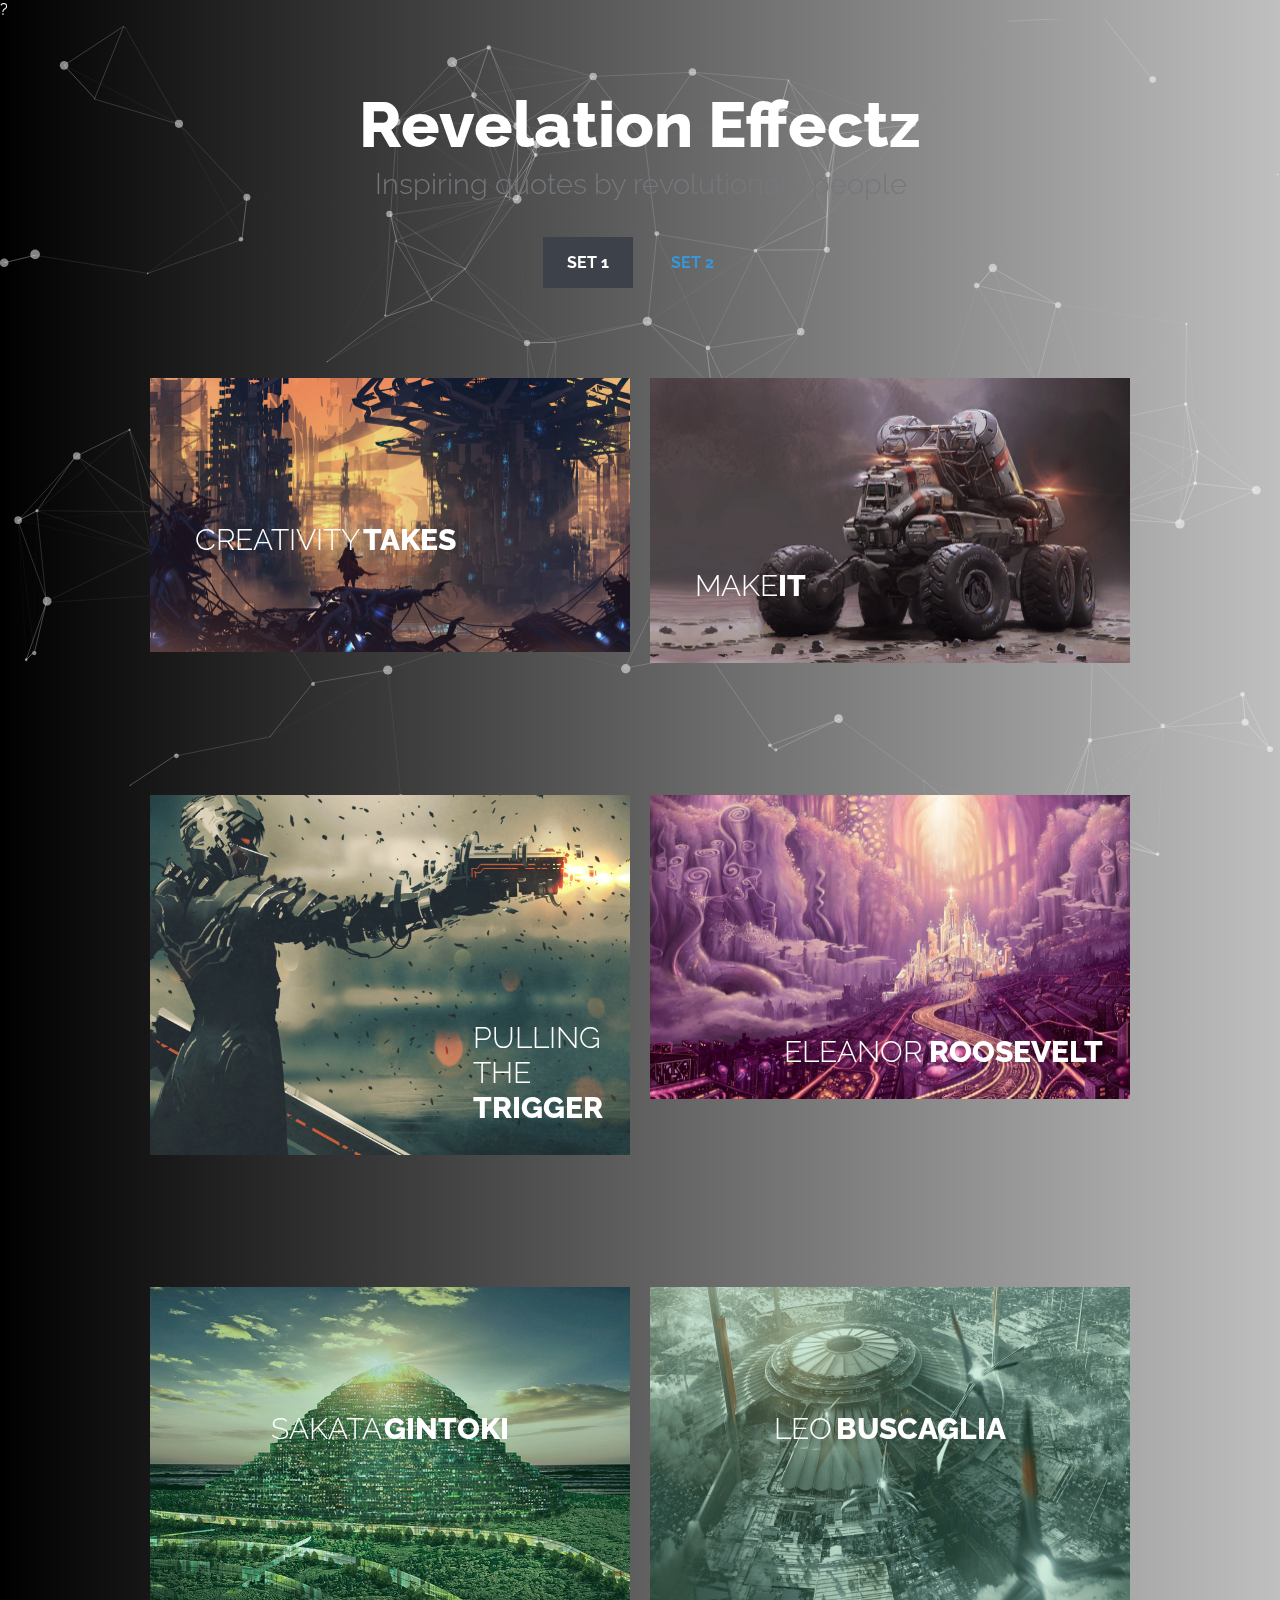
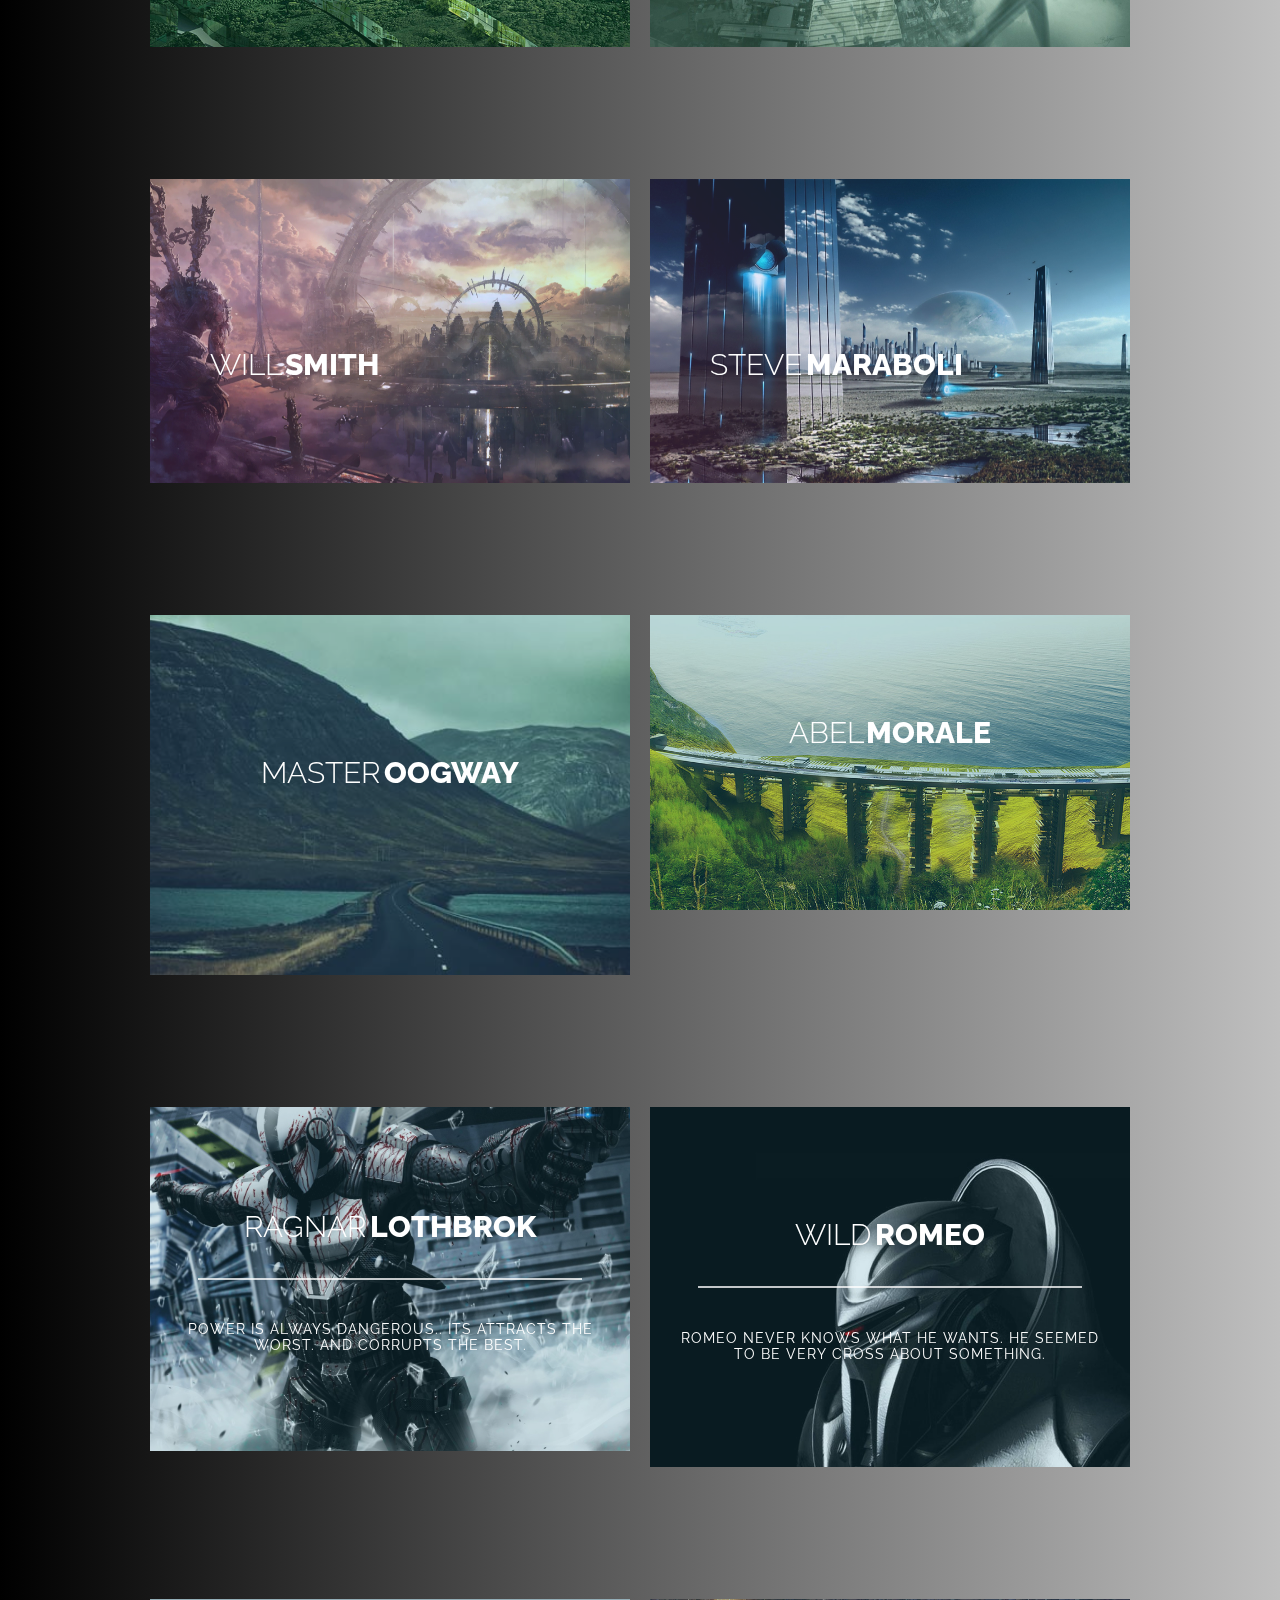
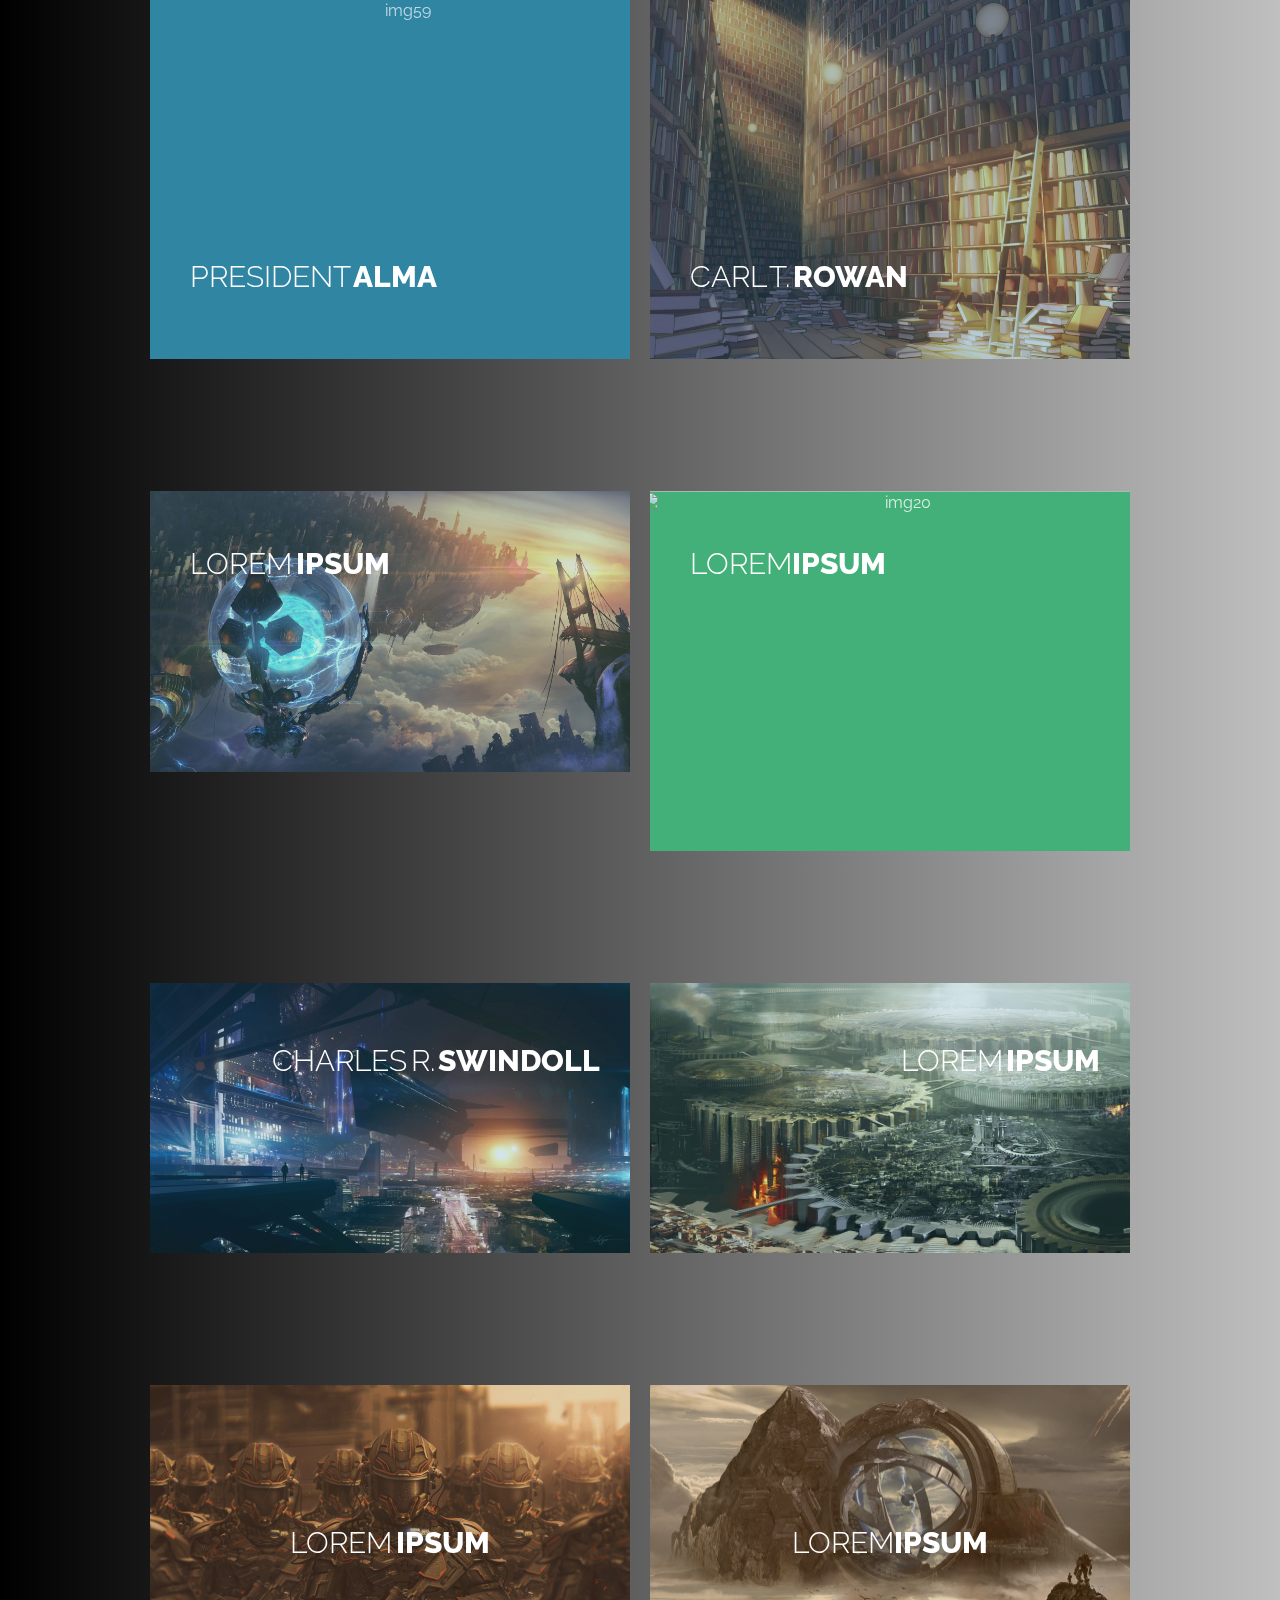
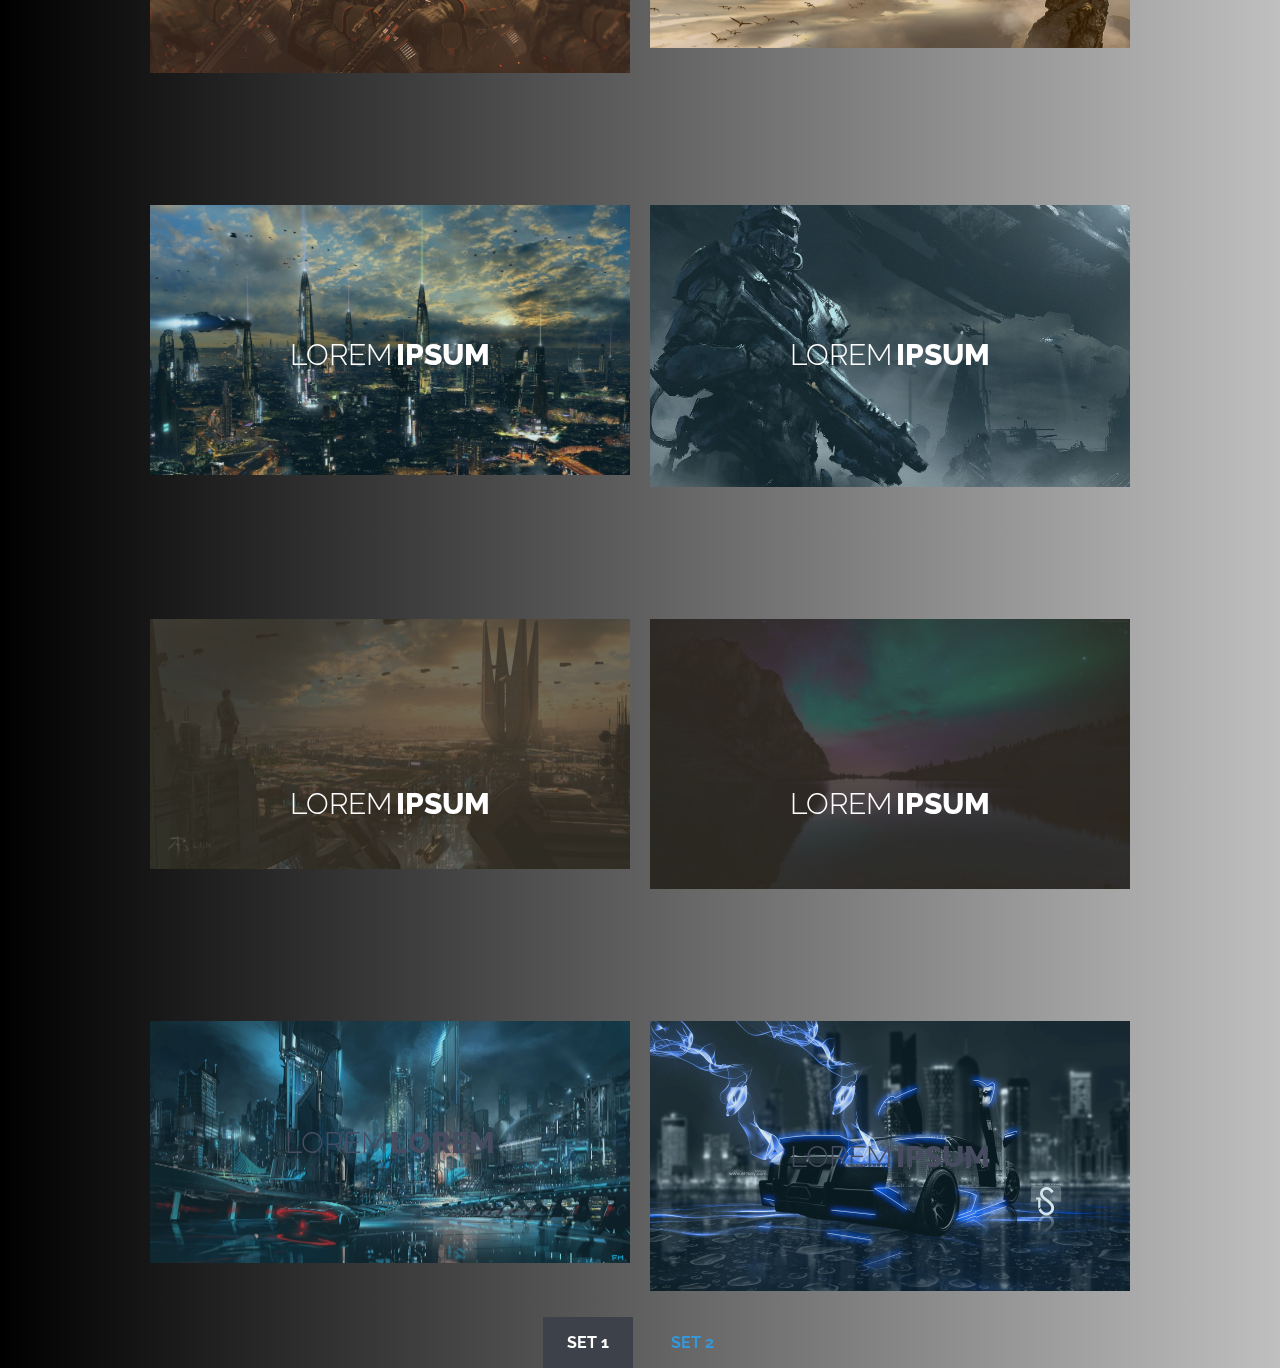
==== commit 7dabc7c7: "Rename index1.html to index.html" ====
--- a/index.html
+++ b/index.html
@@ -1,4 +1,4 @@
-﻿<!DOCTYPE html>
+?<!DOCTYPE html>
 <html lang="en" class="no-js">
 	<head>
 		<meta charset="UTF-8" />
@@ -16,6 +16,7 @@
 
   <body>
 
+
 		<div class="container">
 			<!-- Top Navigation -->
 					<audio  autoplay ><source src="music/Phelian - Lost.mp3"></audio>
@@ -30,7 +31,7 @@
 				<nav class="codrops-demos button">
 					<a class="current-demo" href="index.html">Set 1</a>
 					<a href="index2.html">Set 2</a>
-					
+
 				</nav>
 			</header>
 
@@ -192,16 +193,16 @@
 					<figure class="effect-sarah">
 						<img src="images/46.jpg" alt="img13"/>
 						<figcaption>
-							<h2>Free <span>Sarah</span></h2>
-							<p>Sarah likes to watch clouds. She's quite depressed.</p>
+							<h2>lorem <span> ipsum</span></h2>
+							<p>Lorem ipsum dolor sit.</40></p>
 							<a href="#">View more</a>
 						</figcaption>
 					</figure>
 					<figure class="effect-sarah">
 						<img src="Images/54.jpg" alt="img20"/>
 						<figcaption>
-							<h2>Free <span>Sarah</span></h2>
-							<p>Sarah likes to watch clouds. She's quite depressed.</p>
+							<h2>lorem<span>ipsum</span></h2>
+							<p>Lorem ipsum dolor sit.</p>
 							<a href="#">View more</a>
 						</figcaption>
 					</figure>
@@ -222,8 +223,8 @@
 					<figure class="effect-marley">
 						<img src="images/21.jpg" alt="img12"/>
 						<figcaption>
-							<h2>Sweet <span>Marley</span></h2>
-							<p>Marley tried to convince her but she was not interested.</p>
+							<h2>lorem <span>ipsum</span></h2>
+							<p>Lorem ipsum dolor sit.</p>
 							<a href="#">View more</a>
 						</figcaption>
 					</figure>
@@ -235,16 +236,16 @@
 					<figure class="effect-bubba">
 						<img src="images/42.jpg" alt="img02"/>
 						<figcaption>
-							<h2>Fresh <span>Bubba</span></h2>
-							<p>Bubba likes to appear out of thin air.</p>
+							<h2>lorem <span>ipsum</span></h2>
+							<p>Lorem ipsum dolor sit.</p>
 							<a href="#">View more</a>
 						</figcaption>
 					</figure>
 					<figure class="effect-bubba">
 						<img src="images/43.jpg" alt="img16"/>
 						<figcaption>
-							<h2>Fresh <span>Bubba</span></h2>
-							<p>Bubba likes to appear out of thin air.</p>
+							<h2>lorem<span>ipsum</span></h2>
+							<p>Lorem ipsum dolor sit.</p>
 							<a href="#">View more</a>
 						</figcaption>
 					</figure>
@@ -255,16 +256,16 @@
 					<figure class="effect-chico">
 						<img src="images/57.jpg" alt="img15"/>
 						<figcaption>
-							<h2>Silly <span>Chico</span></h2>
-							<p>Chico's main fear was missing the morning bus.</p>
+							<h2>lorem <span>ipsum</span></h2>
+							<p>Lorem ipsum dolor sit.</p>
 							<a href="#">View more</a>
 						</figcaption>
 					</figure>
 					<figure class="effect-chico">
 						<img src="images/60.jpg" alt="img04"/>
 						<figcaption>
-							<h2>Silly <span>Chico</span></h2>
-							<p>Chico's main fear was missing the morning bus.</p>
+							<h2>lorem <span>ipsum</span></h2>
+							<p>Lorem ipsum dolor sit.</p>
 							<a href="#">View more</a>
 						</figcaption>
 					</figure>
@@ -274,16 +275,16 @@
 					<figure class="effect-oscar">
 						<img src="images/54.jpg" alt="img09"/>
 						<figcaption>
-							<h2>Warm <span>Oscar</span></h2>
-							<p>Oscar is a decent man. He used to clean porches with pleasure.</p>
+							<h2>lorem <span>ipsum</span></h2>
+							<p>Lorem ipsum dolor sit.</p>
 							<a href="#">View more</a>
 						</figcaption>
 					</figure>
 					<figure class="effect-oscar">
 						<img src="images/45.jpg" alt="img10"/>
 						<figcaption>
-							<h2>Warm <span>Oscar</span></h2>
-							<p>Oscar is a decent man. He used to clean porches with pleasure.</p>
+							<h2>lorem <span>ipsum</span></h2>
+							<p>Lorem ipsum dolor sit.</p>
 							<a href="#">View more</a>
 						</figcaption>
 					</figure>
@@ -294,16 +295,16 @@
 					<figure class="effect-sadie">
 						<img src="images/49.jpg" alt="img02"/>
 						<figcaption>
-							<h2>Holy <span>Sadie</span></h2>
-							<p>Sadie never took her eyes off me. <br>She had a dark soul.</p>
+							<h2>lorem <span>lorem</span></h2>
+							<p>Lorem ipsum dolor sit.</p>
 							<a href="#">View more</a>
 						</figcaption>
 					</figure>
 					<figure class="effect-sadie">
 						<img src="images/50.jpg" alt="img14"/>
 						<figcaption>
-							<h2>Holy <span>Sadie</span></h2>
-							<p>Sadie never took her eyes off me. <br>She had a dark soul.</p>
+							<h2>lorem <span>ipsum</span></h2>
+							<p>Lorem ipsum dolor sit. </p>
 							<a href="#">View more</a>
 						</figcaption>
 					</figure>
